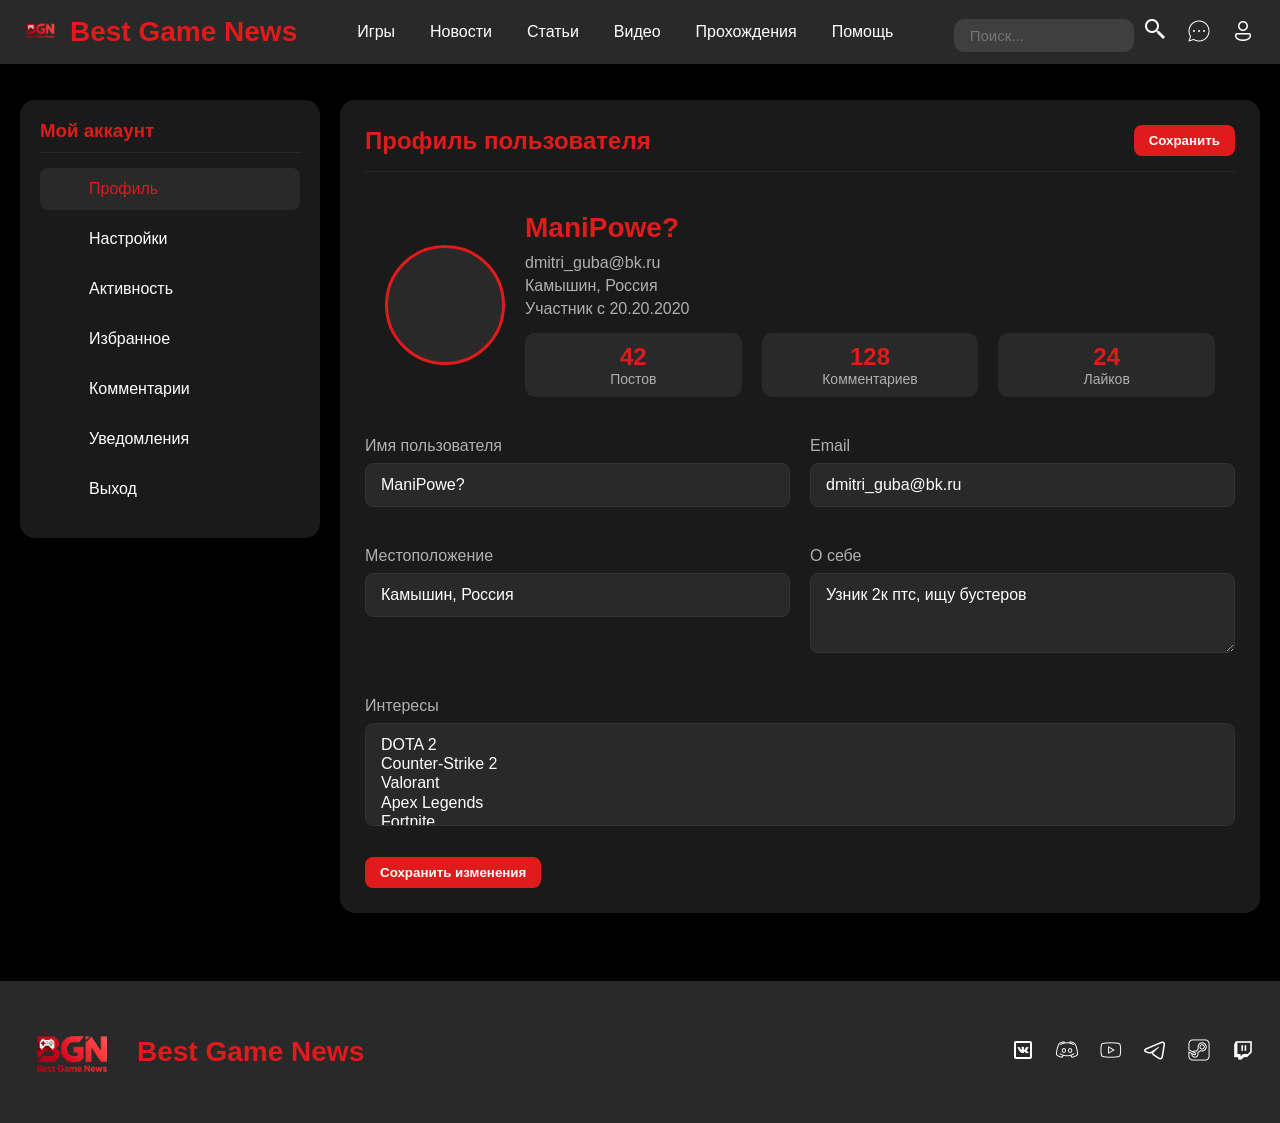
==== cab.html @ 0c511cc6 "0.2" ====
<!DOCTYPE html>
<html lang="ru">
<head>
    <meta charset="UTF-8">
    <meta name="viewport" content="width=device-width, initial-scale=1.0">
    <title>Личный кабинет - Best Game News</title>
    <link rel="stylesheet" href="css/cab.css">
    <link rel="shortcut icon" href="/assets/Media/Photo/asd.png" type="image/x-icon">
    </head>
<body>
    <header>
        <div class="header">
            <div class="logo-wrap">
                <a class="logo-link" href="index.html">
                    <img src="/assets/Media/Photo//Logo.png" alt="Логотип Best Game News">
                </a>
                <div class="logo">Best Game News</div>
            </div>
            <nav class="nav">
                <a href="#">Игры</a>
                <a href="#">Новости</a>
                <a href="#">Статьи</a>
                <a href="#">Видео</a>
                <a href="#">Прохождения</a>
                <a href="#">Помощь</a>
            </nav>
            <div class="search-wrap">
                <form action="#" method="get">
                    <input type="search" name="text" class="search-input" placeholder=" Поиск...">
                    <button type="submit" class="search-btn">
                        <img src="/assets/Media/Photo/search.png" alt="Поиск">
                    </button>
                </form>
                <div class="auth">
                    <a href="#">
                        <button class="icon-btn" type="button" aria-label="Комментарии">
                            <img src="/assets/Media/Photo/comm.png" alt="Комментарии">
                        </button>
                    </a>
                    <a href="reg.html">
                        <button class="icon-btn" type="button" aria-label="Профиль">
                            <img src="/assets/Media/Photo/man.png" alt="Профиль">
                        </button>
                    </a>
                </div>
            </div>
        </div>
    </header>

    <main>
        <div class="dashboard">
            <aside class="sidebar">
                <h3>Мой аккаунт</h3>
                <a href="#" class="menu-item active">
                    <i class="fas fa-user"></i>
                    <span>Профиль</span>
                </a>
                <a href="#" class="menu-item">
                    <i class="fas fa-cog"></i>
                    <span>Настройки</span>
                </a>
                <a href="#" class="menu-item">
                    <i class="fas fa-history"></i>
                    <span>Активность</span>
                </a>
                <a href="#" class="menu-item">
                    <i class="fas fa-bookmark"></i>
                    <span>Избранное</span>
                </a>
                <a href="#" class="menu-item">
                    <i class="fas fa-comments"></i>
                    <span>Комментарии</span>
                </a>
                <a href="#" class="menu-item">
                    <i class="fas fa-bell"></i>
                    <span>Уведомления</span>
                </a>
                <a href="#" class="menu-item">
                    <i class="fas fa-sign-out-alt"></i>
                    <span>Выход</span>
                </a>
            </aside>

            <div class="content-area">
                <div class="content-header">
                    <h2>Профиль пользователя</h2>
                    <button><i class="fas fa-save"></i> Сохранить</button>
                </div>

                <div class="profile-header">
                    <div class="avatar">
                        <i class="fas fa-user"></i>
                    </div>
                    <div class="profile-info">
                        <h2>ManiPowe?</h2>
                        <p><i class="fas fa-envelope"></i>dmitri_guba@bk.ru</p>
                        <p><i class="fas fa-map-marker-alt"></i>Камышин, Россия</p>
                        <p><i class="fas fa-calendar"></i> Участник с 20.20.2020</p>
                        
                        <div class="profile-stats">
                            <div class="stat-item">
                                <div class="stat-value">42</div>
                                <div class="stat-label">Постов</div>
                            </div>
                            <div class="stat-item">
                                <div class="stat-value">128</div>
                                <div class="stat-label">Комментариев</div>
                            </div>
                            <div class="stat-item">
                                <div class="stat-value">24</div>
                                <div class="stat-label">Лайков</div>
                            </div>
                        </div>
                    </div>
                </div>

                <div class="profile-form">
                    <div class="form-group">
                        <label for="username">Имя пользователя</label>
                        <input type="text" id="username" value="ManiPowe?">
                    </div>
                    <div class="form-group">
                        <label for="email">Email</label>
                        <input type="email" id="email" value="dmitri_guba@bk.ru">
                    </div>
                    <div class="form-group">
                        <label for="location">Местоположение</label>
                        <input type="text" id="location" value="Камышин, Россия">
                    </div>
                    <div class="form-group">
                        <label for="bio">О себе</label>
                        <textarea id="bio" rows="3">Узник 2к птс, ищу бустеров</textarea>
                    </div>
                    <div class="form-group full-width">
                        <label for="interests">Интересы</label>
                        <select id="interests" multiple>
                            <option>DOTA 2</option>
                            <option>Counter-Strike 2</option>
                            <option>Valorant</option>
                            <option>Apex Legends</option>
                            <option>Fortnite</option>
                            <option>Call of Duty</option>
                            <option>League of Legends</option>
                        </select>
                    </div>
                </div>

                <button class="save-btn">Сохранить изменения</button>
            </div>
        </div>
    </main>

    <footer>
        <div class="footer">
            <div class="footer-logo">
                <img src="/assets/Media/Photo//Logo.png" alt="Логотип Best Game News">
                <p>Best Game News</p>
            </div>
            <div class="social-links">
                <a href="#" aria-label="ВКонтакте">
                    <button type="button"><img src="/assets/Media/Photo/vk.png" alt="ВКонтакте"></button>
                </a>
                <a href="#" aria-label="Discord">
                    <button type="button"><img src="assets/Media/Photo/discord.png" alt="Discord"></button>
                </a>
                <a href="#" aria-label="YouTube">
                    <button type="button"><img src="/assets/Media/Photo/youtube.png" alt="YouTube"></button>
                </a>
                <a href="#" aria-label="Telegram">
                    <button type="button"><img src="/assets/Media/Photo/tellegram.png" alt="Telegram"></button>
                </a>
                <a href="#" aria-label="Steam">
                    <button type="button"><img src="/assets/Media/Photo/steam.png" alt="Steam"></button>
                </a>
                <a href="#" aria-label="Twitch">
                    <button type="button"><img src="/assets/Media/Photo/twitch.png" alt="Twitch"></button>
                </a>
            </div>
        </div>
    </footer>
</body>
</html>
---- css/cab.css ----
* {
     margin: 0;
     padding: 0;
     box-sizing: border-box;
     font-family: 'Segoe UI', Tahoma, Geneva, Verdana, sans-serif;
 }

 body {
     background-color: #000;
     min-width: 320px;
     padding-top: 80px;
 }

 .header {
     position: fixed;
     top: 0;
     left: 0;
     width: 100%;
     display: flex;
     align-items: center;
     justify-content: space-between;
     background-color: #292929;
     padding: 10px 20px;
     gap: 20px;
     flex-wrap: wrap;
     z-index: 1000;
 }

 .logo-wrap {
     display: flex;
     align-items: center;
     gap: 10px;
     flex-shrink: 0;
 }

 .logo-wrap img {
     height: 40px;
     width: auto;
 }

 .logo {
     font-size: 28px;
     font-weight: bold;
     color: #df1b1b;
 }

 .nav {
     display: flex;
     gap: 15px;
     flex-wrap: wrap;
     justify-content: center;
 }

 .nav a {
     text-decoration: none;
     color: white;
     cursor: pointer;
     font-size: 16px;
     padding: 5px 10px;
     border-radius: 5px;
     transition: color 0.3s ease;
 }

 .nav a:hover {
     color: #df1b1b;
 }

 .search-wrap {
     display: flex;
     align-items: center;
     gap: 10px;
     flex-shrink: 0;
 }

 .search-input {
     font-size: 15px;
     color: white;
     outline: none;
     border-radius: 10px;
     padding: 8px 12px;
     border: none;
     background-color: rgba(255, 255, 255, 0.1);
     width: 180px;
     transition: background-color 0.3s ease;
 }

 .search-input:hover,
 .search-input:focus {
     background-color: rgba(255, 255, 255, 0.15);
 }

 .search-btn,
 .icon-btn {
     background: transparent;
     border: none;
     cursor: pointer;
     padding: 5px;
     border-radius: 10px;
     transition: background-color 0.3s ease;
 }

 .search-btn:hover,
 .icon-btn:hover {
     background-color: rgba(255, 255, 255, 0.1);
 }

 .search-btn img,
 .icon-btn img {
     width: 24px;
     height: 24px;
 }

 .auth {
     display: flex;
     gap: 10px;
 }

 .profile-header {
     display: flex;
     align-items: center;
     gap: 20px;
     padding: 20px;
     background: #1a1a1a;
     border-radius: 15px;
     margin-bottom: 20px;
 }

 .avatar {
     width: 120px;
     height: 120px;
     border-radius: 50%;
     object-fit: cover;
     border: 3px solid #df1b1b;
     background: #292929;
     display: flex;
     align-items: center;
     justify-content: center;
     font-size: 50px;
     color: #df1b1b;
 }

 .profile-info {
     flex: 1;
 }

 .profile-info h2 {
     font-size: 28px;
     color: #df1b1b;
     margin-bottom: 10px;
 }

 .profile-info p {
     color: #b0b0b0;
     margin-bottom: 5px;
 }

 .profile-stats {
     display: flex;
     gap: 20px;
     margin-top: 15px;
 }

 .stat-item {
     text-align: center;
     background: #292929;
     padding: 10px 15px;
     border-radius: 10px;
     flex: 1;
 }

 .stat-value {
     font-size: 24px;
     font-weight: bold;
     color: #df1b1b;
 }

 .stat-label {
     font-size: 14px;
     color: #b0b0b0;
 }

 .dashboard {
     display: grid;
     grid-template-columns: 300px 1fr;
     gap: 20px;
     max-width: 1400px;
     margin: 0 auto;
     padding: 20px;
 }

 .sidebar {
     background: #1a1a1a;
     border-radius: 15px;
     padding: 20px;
     height: fit-content;
 }

 .sidebar h3 {
     color: #df1b1b;
     margin-bottom: 15px;
     padding-bottom: 10px;
     border-bottom: 1px solid #292929;
 }

 .menu-item {
     display: flex;
     align-items: center;
     gap: 10px;
     padding: 12px 15px;
     border-radius: 8px;
     margin-bottom: 8px;
     cursor: pointer;
     transition: all 0.3s ease;
     text-decoration: none;
     color: white;
 }

 .menu-item:hover,
 .menu-item.active {
     background: #292929;
     color: #df1b1b;
 }

 .menu-item i {
     width: 24px;
     text-align: center;
 }

 .content-area {
     background: #1a1a1a;
     border-radius: 15px;
     padding: 25px;
 }

 .content-header {
     display: flex;
     justify-content: space-between;
     align-items: center;
     margin-bottom: 20px;
     padding-bottom: 15px;
     border-bottom: 1px solid #292929;
 }

 .content-header h2 {
     color: #df1b1b;
     font-size: 24px;
 }

 .content-header button {
     background: #df1b1b;
     color: white;
     border: none;
     padding: 8px 15px;
     border-radius: 8px;
     cursor: pointer;
     font-weight: bold;
     transition: background 0.3s ease;
 }

 .content-header button:hover {
     background: #ff4444;
 }

 .profile-form {
     display: grid;
     grid-template-columns: 1fr 1fr;
     gap: 20px;
 }

 .form-group {
     margin-bottom: 20px;
 }

 .form-group.full-width {
     grid-column: 1 / -1;
 }

 label {
     display: block;
     margin-bottom: 8px;
     color: #b0b0b0;
 }

 input,
 textarea,
 select {
     width: 100%;
     padding: 12px 15px;
     border-radius: 8px;
     background: #292929;
     border: 1px solid #333;
     color: white;
     font-size: 16px;
 }

 input:focus,
 textarea:focus,
 select:focus {
     outline: none;
     border-color: #df1b1b;
 }

 .activity-list {
     list-style: none;
 }

 .activity-item {
     display: flex;
     gap: 15px;
     padding: 15px;
     border-bottom: 1px solid #292929;
 }

 .activity-item:last-child {
     border-bottom: none;
 }

 .activity-icon {
     width: 40px;
     height: 40px;
     border-radius: 50%;
     background: #292929;
     display: flex;
     align-items: center;
     justify-content: center;
     flex-shrink: 0;
     color: #df1b1b;
 }

 .activity-content {
     flex: 1;
 }

 .activity-title {
     font-weight: bold;
     margin-bottom: 5px;
     color: #df1b1b;
 }

 .activity-desc {
     color: #b0b0b0;
     font-size: 14px;
     margin-bottom: 5px;
 }

 .activity-time {
     font-size: 12px;
     color: #777;
 }

 .favorites-grid {
     display: grid;
     grid-template-columns: repeat(auto-fill, minmax(250px, 1fr));
     gap: 20px;
 }

 .favorite-card {
     background: #292929;
     border-radius: 10px;
     overflow: hidden;
     transition: transform 0.3s ease;
 }

 .favorite-card:hover {
     transform: translateY(-5px);
 }

 .favorite-img {
     height: 150px;
     background: #333;
     display: flex;
     align-items: center;
     justify-content: center;
     color: #df1b1b;
     font-size: 30px;
 }

 .favorite-content {
     padding: 15px;
 }

 .favorite-content h3 {
     color: #df1b1b;
     margin-bottom: 10px;
     font-size: 18px;
 }

 .favorite-content p {
     color: #b0b0b0;
     font-size: 14px;
     margin-bottom: 10px;
 }

 .favorite-meta {
     display: flex;
     justify-content: space-between;
     color: #777;
     font-size: 12px;
 }

 .save-btn {
     background: #df1b1b;
     color: white;
     border: none;
     padding: 8px 15px;
     border-radius: 8px;
     cursor: pointer;
     font-weight: bold;
     transition: background 0.3s ease;
     margin-top: 10px;
 }

 .save-btn:hover {
     background: #ff4444;
 }

 .footer {
     margin-top: 3rem;
     width: 100%;
     display: flex;
     align-items: center;
     justify-content: space-between;
     background-color: #292929;
     padding: 20px;
     flex-wrap: wrap;
     gap: 20px;
 }

 .footer-logo {
     display: flex;
     align-items: center;
     gap: 15px;
     flex-shrink: 0;
 }

 .footer-logo p {
     font-size: 28px;
     font-weight: bold;
     color: #df1b1b;
 }

 .social-links {
     display: flex;
     gap: 10px;
     flex-wrap: wrap;
     justify-content: center;
 }

 .social-links a {
     display: block;
 }

 .social-links button {
     background: transparent;
     border: none;
     cursor: pointer;
     padding: 5px;
     border-radius: 10px;
     transition: background-color 0.3s ease;
 }

 .social-links button:hover {
     background-color: rgba(255, 255, 255, 0.1);
 }

 .social-links img {
     width: 24px;
     height: 24px;
 }

 @media (max-width: 1024px) {
     .dashboard {
         grid-template-columns: 1fr;
     }

     .sidebar {
         display: flex;
         flex-wrap: wrap;
         gap: 10px;
     }

     .menu-item {
         flex: 1;
         min-width: 120px;
     }

     .profile-form {
         grid-template-columns: 1fr;
     }
 }

 @media (max-width: 768px) {
     .header {
         flex-direction: column;
         gap: 15px;
         padding: 15px;
     }

     .nav {
         gap: 10px;
     }

     .search-wrap {
         width: 100%;
         justify-content: center;
     }

     .search-input {
         width: 100%;
         max-width: 200px;
     }

     .profile-header {
         flex-direction: column;
         text-align: center;
     }

     .profile-stats {
         flex-wrap: wrap;
     }

     .content-header {
         flex-direction: column;
         align-items: flex-start;
         gap: 10px;
     }

     .content-header button {
         align-self: flex-end;
     }
 }

 @media (max-width: 480px) {
     body {
         padding-top: 140px;
     }

     .logo {
         font-size: 20px;
     }

     .nav {
         gap: 5px;
     }

     .nav a {
         font-size: 12px;
         padding: 2px 4px;
     }

     .search-input {
         width: 120px;
         font-size: 14px;
         padding: 6px 8px;
     }

     .avatar {
         width: 100px;
         height: 100px;
         font-size: 40px;
     }
 }
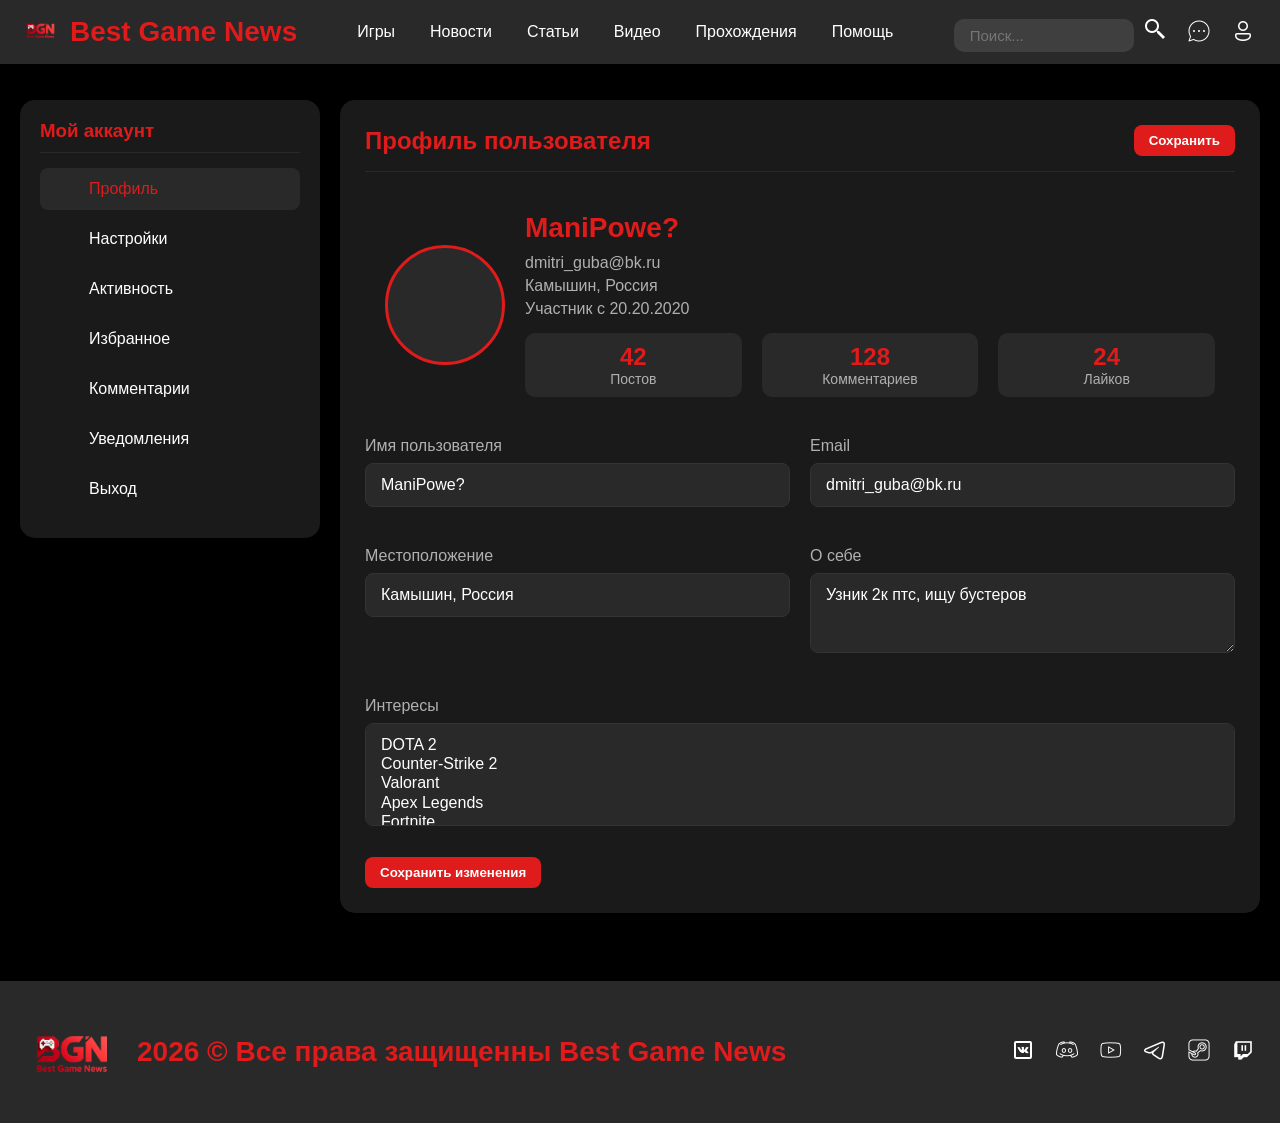
==== commit 8f07c174: "1" ====
--- a/cab.html
+++ b/cab.html
@@ -154,7 +154,7 @@
         <div class="footer">
             <div class="footer-logo">
                 <img src="/assets/Media/Photo//Logo.png" alt="Логотип Best Game News">
-                <p>Best Game News</p>
+                <p>2026 © Все права защищенны Best Game News</p>
             </div>
             <div class="social-links">
                 <a href="#" aria-label="ВКонтакте">
